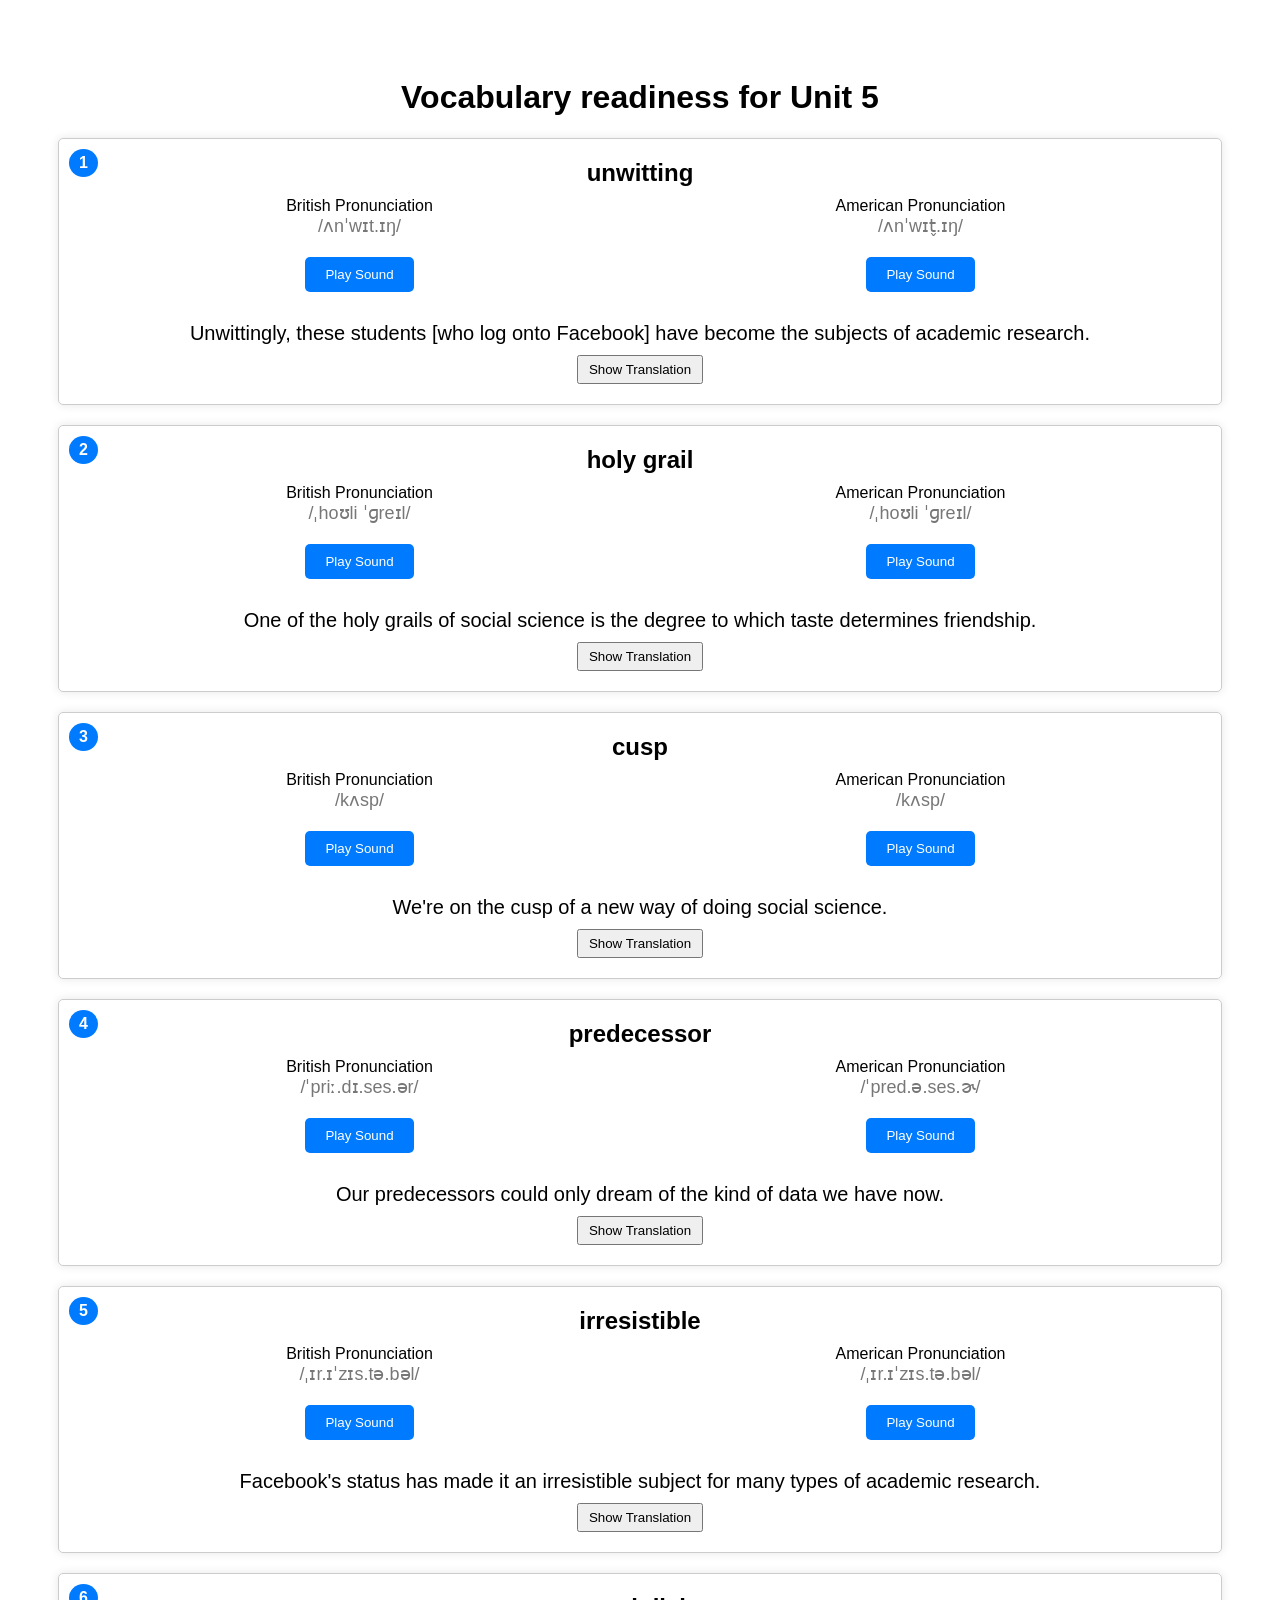
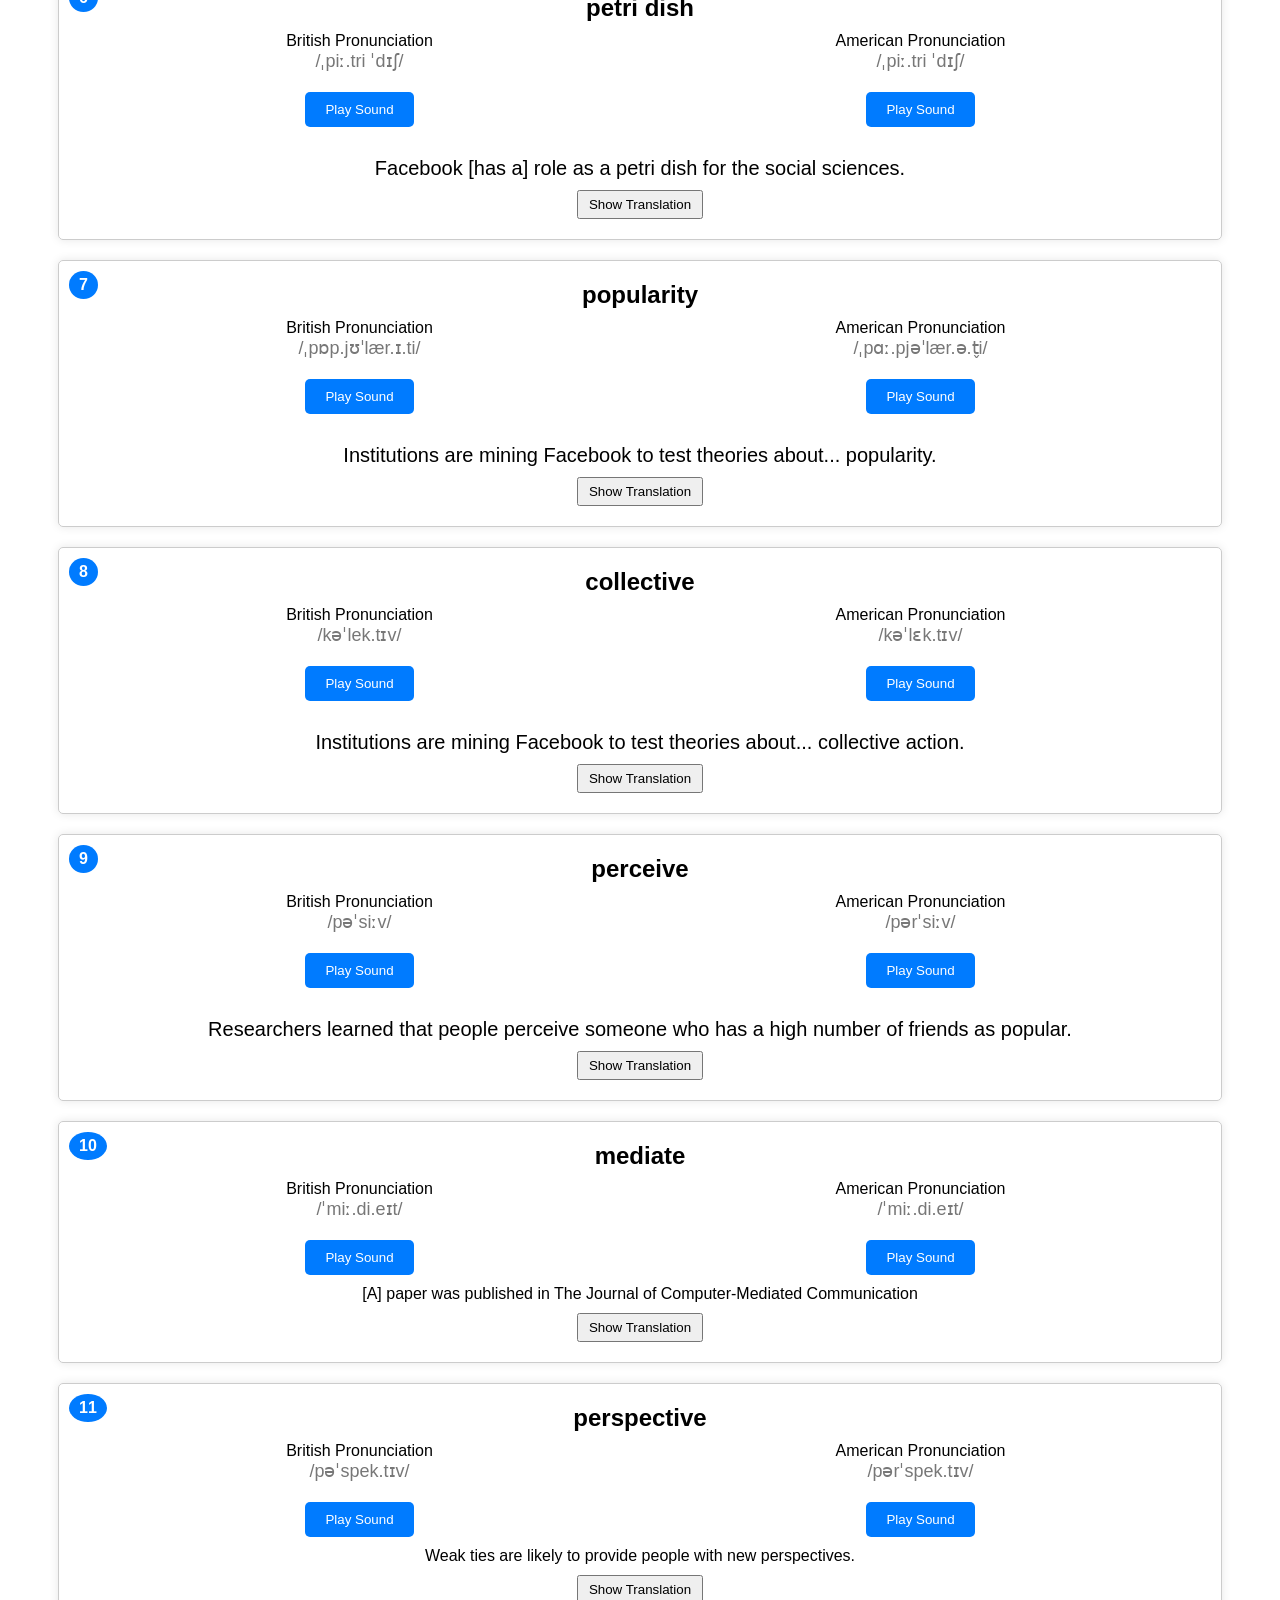
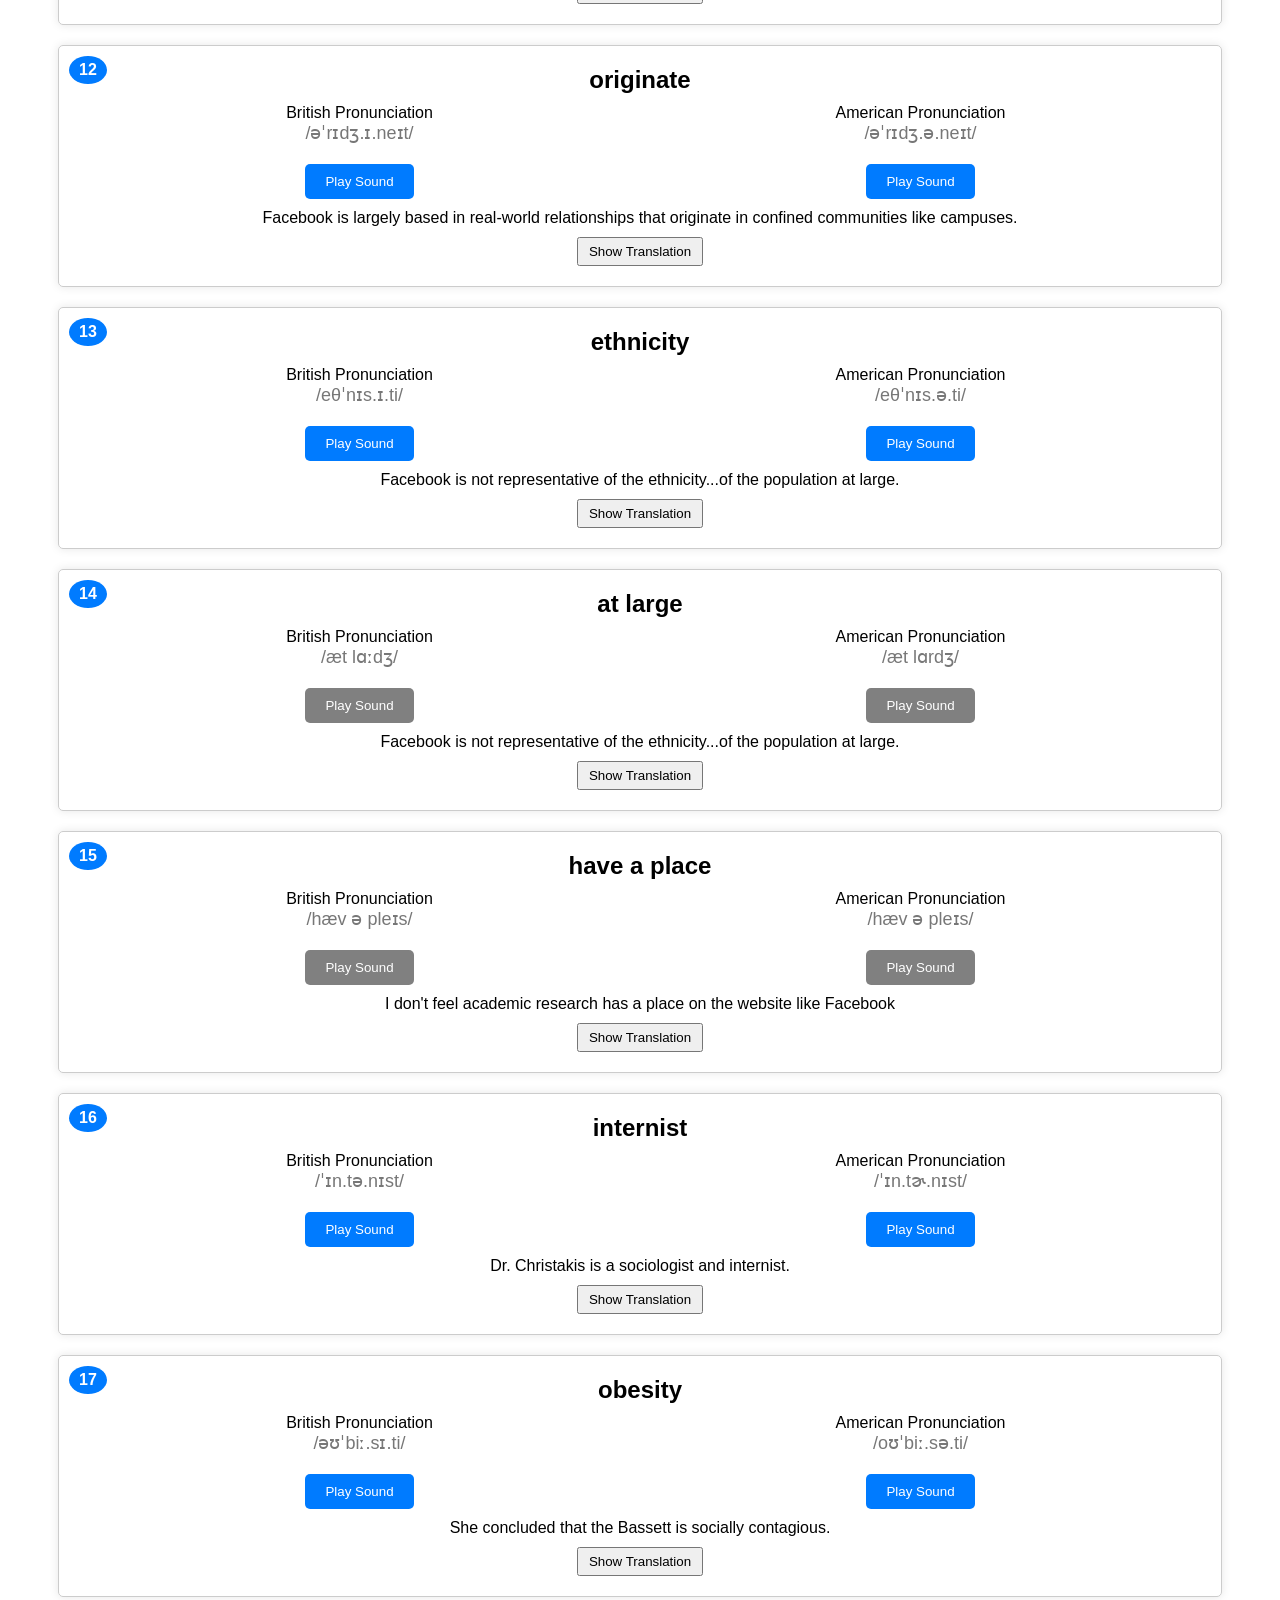
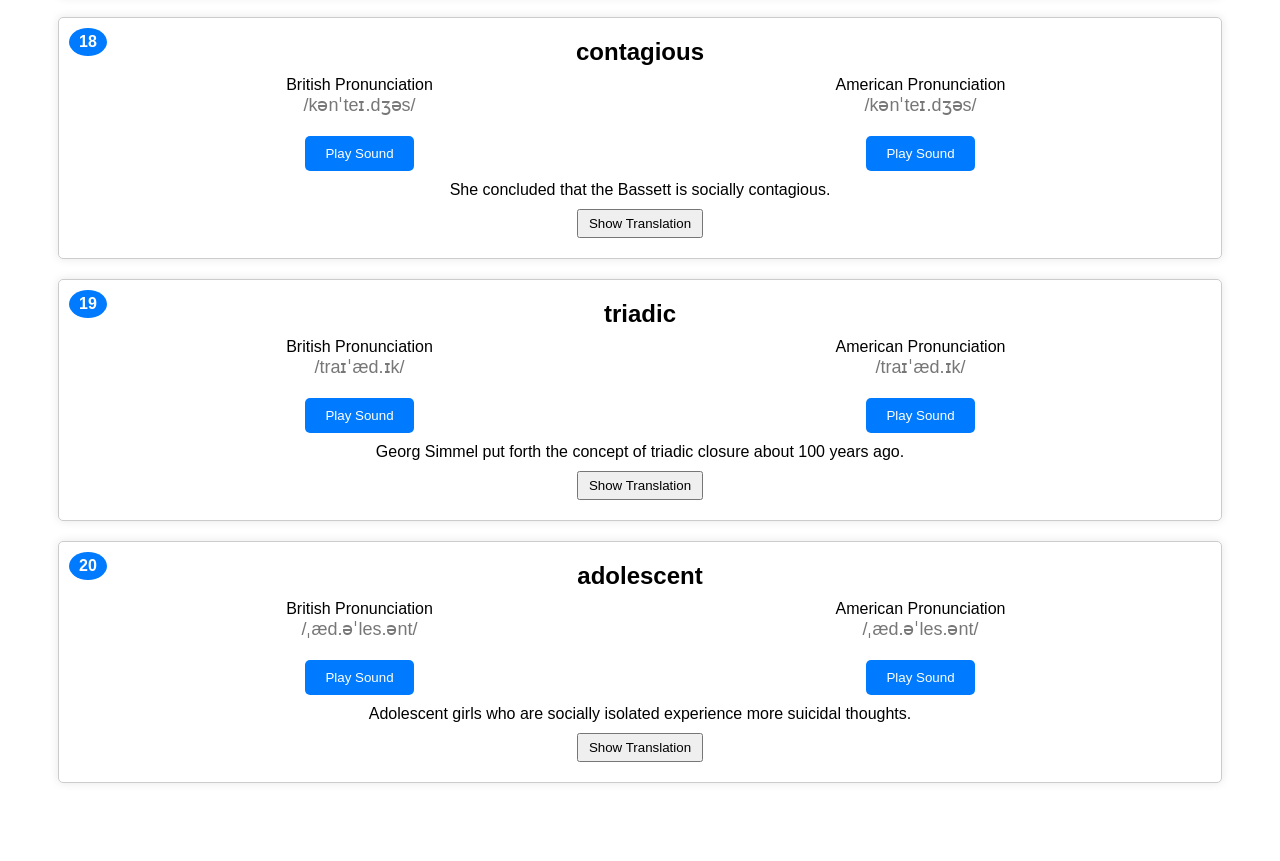
==== docs/UNIT6/unit6.html @ 591c4e6e "update index" ====
<!DOCTYPE html>

<html lang="en">
    <head>
        <meta charset="utf-8" />
        <meta content="width=device-width, initial-scale=1.0" name="viewport" />
        <title>Vocabulary readiness for Unit 5</title>
        <link href="style.css" rel="stylesheet" />
        <style>
.translation-button {
    margin-top: 10px;
    padding: 5px 10px;
    cursor: pointer;
}

.hidden {
    display: none;
}

.translation {
    margin-top: 5px;
    padding: 5px;
    border: 1px solid #ddd;
    background-color: #f9f9f9;
}
</style></head>
    <body>
        <h1>Vocabulary readiness for Unit 5</h1>
        <div class="word-container">
            <div class="word">unwitting</div>
            <div class="pronunciation-container">
                <div class="pronunciation-box">
                    <div class="pronunciation-label">British Pronunciation</div>
                    <div class="pronunciation">/ʌnˈwɪt.ɪŋ/</div>
                    <button class="play-button"
                        onclick="playSound('audioBritish0')">Play Sound</button>
                    <audio id="audioBritish0" src="audio/unwitting_gb.mp3"></audio>
                </div>
                <div class="pronunciation-box">
                    <div class="pronunciation-label">American Pronunciation</div>
                    <div class="pronunciation">/ʌnˈwɪt̬.ɪŋ/</div>
                    <button class="play-button"
                        onclick="playSound('audioAmerican0')">Play Sound</button>
                    <audio id="audioAmerican0" src="audio/unwitting_us.mp3"></audio>
                </div>
            </div>
            <div class="sentence">Unwittingly, these students [who log onto
                Facebook] have become the subjects of academic research.</div>
            <button class="translation-button" onclick="toggleTranslation(this)">Show
                Translation</button><div class="translation hidden">不知情，不知不觉</div></div>
        <div class="word-container">
            <div class="word">holy grail</div>
            <div class="pronunciation-container">
                <div class="pronunciation-box">
                    <div class="pronunciation-label">British Pronunciation</div>
                    <div class="pronunciation">/ˌhoʊli ˈɡreɪl/</div>
                    <button class="play-button"
                        onclick="playSound('audioBritish1')">Play Sound</button>
                    <audio id="audioBritish1" src="audio/holygrail_gb.mp3"></audio>
                </div>
                <div class="pronunciation-box">
                    <div class="pronunciation-label">American Pronunciation</div>
                    <div class="pronunciation">/ˌhoʊli ˈɡreɪl/</div>
                    <button class="play-button"
                        onclick="playSound('audioAmerican1')">Play Sound</button>
                    <audio id="audioAmerican1" src="audio/holygrail_us.mp3"></audio>
                </div>
            </div>
            <div class="sentence">One of the holy grails of social science is
                the degree to which taste determines friendship.</div>
            <button class="translation-button" onclick="toggleTranslation(this)">Show
                Translation</button><div class="translation hidden">圣杯</div></div>
        <div class="word-container">
            <div class="word">cusp</div>
            <div class="pronunciation-container">
                <div class="pronunciation-box">
                    <div class="pronunciation-label">British Pronunciation</div>
                    <div class="pronunciation">/kʌsp/</div>
                    <button class="play-button"
                        onclick="playSound('audioBritish2')">Play Sound</button>
                    <audio id="audioBritish2" src="audio/cusp_gb.mp3"></audio>
                </div>
                <div class="pronunciation-box">
                    <div class="pronunciation-label">American Pronunciation</div>
                    <div class="pronunciation">/kʌsp/</div>
                    <button class="play-button"
                        onclick="playSound('audioAmerican2')">Play Sound</button>
                    <audio id="audioAmerican2" src="audio/cusp_us.mp3"></audio>
                </div>
            </div>
            <div class="sentence">We're on the cusp of a new way of doing social
                science.</div>
            <button class="translation-button" onclick="toggleTranslation(this)">Show
                Translation</button><div class="translation hidden">分界点</div></div>
        <div class="word-container">
            <div class="word">predecessor</div>
            <div class="pronunciation-container">
                <div class="pronunciation-box">
                    <div class="pronunciation-label">British Pronunciation</div>
                    <div class="pronunciation">/ˈpriː.dɪ.ses.ər/</div>
                    <button class="play-button"
                        onclick="playSound('audioBritish3')">Play Sound</button>
                    <audio id="audioBritish3" src="audio/predecessor_gb.mp3"></audio>
                </div>
                <div class="pronunciation-box">
                    <div class="pronunciation-label">American Pronunciation</div>
                    <div class="pronunciation">/ˈpred.ə.ses.ɚ/</div>
                    <button class="play-button"
                        onclick="playSound('audioAmerican3')">Play Sound</button>
                    <audio id="audioAmerican3" src="audio/predecessor_us.mp3"></audio>
                </div>
            </div>
            <div class="sentence">Our predecessors could only dream of the kind
                of data we have now.</div>
            <button class="translation-button" onclick="toggleTranslation(this)">Show
                Translation</button><div class="translation hidden">前辈
                </div></div>
        <div class="word-container">
            <div class="word">irresistible</div>
            <div class="pronunciation-container">
                <div class="pronunciation-box">
                    <div class="pronunciation-label">British Pronunciation</div>
                    <div class="pronunciation">/ˌɪr.ɪˈzɪs.tə.bəl/</div>
                    <button class="play-button"
                        onclick="playSound('audioBritish4')">Play Sound</button>
                    <audio id="audioBritish4" src="audio/irresistible_gb.mp3"></audio>
                </div>
                <div class="pronunciation-box">
                    <div class="pronunciation-label">American Pronunciation</div>
                    <div class="pronunciation">/ˌɪr.ɪˈzɪs.tə.bəl/</div>
                    <button class="play-button"
                        onclick="playSound('audioAmerican4')">Play Sound</button>
                    <audio id="audioAmerican4" src="audio/irresistible_us.mp3"></audio>
                </div>
            </div>
            <div class="sentence">Facebook's status has made it an irresistible
                subject for many types of academic research.</div>
            <button class="translation-button" onclick="toggleTranslation(this)">Show
                Translation</button><div class="translation hidden">不可抵抗的</div></div>
        <div class="word-container">
            <div class="word">petri dish</div>
            <div class="pronunciation-container">
                <div class="pronunciation-box">
                    <div class="pronunciation-label">British Pronunciation</div>
                    <div class="pronunciation">/ˌpiː.tri ˈdɪʃ/</div>
                    <button class="play-button"
                        onclick="playSound('audioBritish5')">Play Sound</button>
                    <audio id="audioBritish5" src="audio/petridish_gb.mp3"></audio>
                </div>
                <div class="pronunciation-box">
                    <div class="pronunciation-label">American Pronunciation</div>
                    <div class="pronunciation">/ˌpiː.tri ˈdɪʃ/</div>
                    <button class="play-button"
                        onclick="playSound('audioAmerican5')">Play Sound</button>
                    <audio id="audioAmerican5" src="audio/petridish_us.mp3"></audio>
                </div>
            </div>
            <div class="sentence">Facebook [has a] role as a petri dish for the
                social sciences.</div>
            <button class="translation-button" onclick="toggleTranslation(this)">Show
                Translation</button><div class="translation hidden">培养皿</div></div>
        <div class="word-container">
            <div class="word">popularity</div>
            <div class="pronunciation-container">
                <div class="pronunciation-box">
                    <div class="pronunciation-label">British Pronunciation</div>
                    <div class="pronunciation">/ˌpɒp.jʊˈlær.ɪ.ti/</div>
                    <button class="play-button"
                        onclick="playSound('audioBritish6')">Play Sound</button>
                    <audio id="audioBritish6" src="audio/popularity_gb.mp3"></audio>
                </div>
                <div class="pronunciation-box">
                    <div class="pronunciation-label">American Pronunciation</div>
                    <div class="pronunciation">/ˌpɑː.pjəˈlær.ə.t̬i/</div>
                    <button class="play-button"
                        onclick="playSound('audioAmerican6')">Play Sound</button>
                    <audio id="audioAmerican6" src="audio/popularity_us.mp3"></audio>
                </div>
            </div>
            <div class="sentence">Institutions are mining Facebook to test
                theories about... popularity.</div>
            <button class="translation-button" onclick="toggleTranslation(this)">Show
                Translation</button><div class="translation hidden">欢迎度</div></div>
        <div class="word-container">
            <div class="word">collective</div>
            <div class="pronunciation-container">
                <div class="pronunciation-box">
                    <div class="pronunciation-label">British Pronunciation</div>
                    <div class="pronunciation">/kəˈlek.tɪv/</div>
                    <button class="play-button"
                        onclick="playSound('audioBritish7')">Play Sound</button>
                    <audio id="audioBritish7" src="audio/collective_gb.mp3"></audio>
                </div>
                <div class="pronunciation-box">
                    <div class="pronunciation-label">American Pronunciation</div>
                    <div class="pronunciation">/kəˈlɛk.tɪv/</div>
                    <button class="play-button"
                        onclick="playSound('audioAmerican7')">Play Sound</button>
                    <audio id="audioAmerican7" src="audio/collective_us.mp3"></audio>
                </div>
            </div>
            <div class="sentence">Institutions are mining Facebook to test
                theories about... collective action.</div>
            <button class="translation-button" onclick="toggleTranslation(this)">Show
                Translation</button><div class="translation hidden">集体的</div></div>
        <div class="word-container">
            <div class="word">perceive</div>
            <div class="pronunciation-container">
                <div class="pronunciation-box">
                    <div class="pronunciation-label">British Pronunciation</div>
                    <div class="pronunciation">/pəˈsiːv/</div>
                    <button class="play-button"
                        onclick="playSound('audioBritish8')">Play Sound</button>
                    <audio id="audioBritish8" src="audio/perceive_gb.mp3"></audio>
                </div>
                <div class="pronunciation-box">
                    <div class="pronunciation-label">American Pronunciation</div>
                    <div class="pronunciation">/pərˈsiːv/</div>
                    <button class="play-button"
                        onclick="playSound('audioAmerican8')">Play Sound</button>
                    <audio id="audioAmerican8" src="audio/perceive_us.mp3"></audio>
                </div>
            </div>
            <div class="sentence">Researchers learned that people perceive
                someone who has a high number of friends as popular.</div>
            <button class="translation-button" onclick="toggleTranslation(this)">Show
                Translation</button><div class="translation hidden">认为</div></div>

                <div class="word-container">
                    <div class="word">mediate</div>
                    <div class="pronunciation-container">
                        <div class="pronunciation-box">
                            <div class="pronunciation-label">British Pronunciation</div>
                            <div class="pronunciation">/ˈmiː.di.eɪt/</div>
                            <button class="play-button" onclick="playSound('audioMediateGb')">Play Sound</button>
                            <audio id="audioMediateGb" src="audio/mediate_gb.mp3"></audio>
                        </div>
                        <div class="pronunciation-box">
                            <div class="pronunciation-label">American Pronunciation</div>
                            <div class="pronunciation">/ˈmiː.di.eɪt/</div>
                            <button class="play-button" onclick="playSound('audioMediateUs')">Play Sound</button>
                            <audio id="audioMediateUs" src="audio/mediate_us.mp3"></audio>
                        </div>
                    </div>
                    <div class="example-sentence">[A] paper was published in The Journal of Computer-Mediated Communication</div>
                    <button class="translation-button" onclick="toggleTranslation(this)">Show Translation</button>
                    <div class="translation hidden">借由，经过</div>
                </div>
                
                <div class="word-container">
                    <div class="word">perspective</div>
                    <div class="pronunciation-container">
                        <div class="pronunciation-box">
                            <div class="pronunciation-label">British Pronunciation</div>
                            <div class="pronunciation">/pəˈspek.tɪv/</div>
                            <button class="play-button" onclick="playSound('audioPerspectiveGb')">Play Sound</button>
                            <audio id="audioPerspectiveGb" src="audio/perspective_gb.mp3"></audio>
                        </div>
                        <div class="pronunciation-box">
                            <div class="pronunciation-label">American Pronunciation</div>
                            <div class="pronunciation">/pərˈspek.tɪv/</div>
                            <button class="play-button" onclick="playSound('audioPerspectiveUs')">Play Sound</button>
                            <audio id="audioPerspectiveUs" src="audio/perspective_us.mp3"></audio>
                        </div>
                    </div>
                    <div class="example-sentence">Weak ties are likely to provide people with new perspectives.</div>
                    <button class="translation-button" onclick="toggleTranslation(this)">Show Translation</button>
                    <div class="translation hidden">观点</div>
                </div>
                <div class="word-container">
                    <div class="word">originate</div>
                    <div class="pronunciation-container">
                        <div class="pronunciation-box">
                            <div class="pronunciation-label">British Pronunciation</div>
                            <div class="pronunciation">/əˈrɪdʒ.ɪ.neɪt/</div>
                            <button class="play-button" onclick="playSound('audioOriginateGb')">Play Sound</button>
                            <audio id="audioOriginateGb" src="audio/originate_gb.mp3"></audio>
                        </div>
                        <div class="pronunciation-box">
                            <div class="pronunciation-label">American Pronunciation</div>
                            <div class="pronunciation">/əˈrɪdʒ.ə.neɪt/</div>
                            <button class="play-button" onclick="playSound('audioOriginateUs')">Play Sound</button>
                            <audio id="audioOriginateUs" src="audio/originate_us.mp3"></audio>
                        </div>
                    </div>
                    <div class="example-sentence">Facebook is largely based in real-world relationships that originate in confined communities like campuses.</div>
                    <button class="translation-button" onclick="toggleTranslation(this)">Show Translation</button>
                    <div class="translation hidden">起源于</div>
                </div>
                <div class="word-container">
                    <div class="word">ethnicity</div>
                    <div class="pronunciation-container">
                        <div class="pronunciation-box">
                            <div class="pronunciation-label">British Pronunciation</div>
                            <div class="pronunciation">/eθˈnɪs.ɪ.ti/</div>
                            <button class="play-button" onclick="playSound('audioEthnicityGb')">Play Sound</button>
                            <audio id="audioEthnicityGb" src="audio/ethnicity_gb.mp3"></audio>
                        </div>
                        <div class="pronunciation-box">
                            <div class="pronunciation-label">American Pronunciation</div>
                            <div class="pronunciation">/eθˈnɪs.ə.ti/</div>
                            <button class="play-button" onclick="playSound('audioEthnicityUs')">Play Sound</button>
                            <audio id="audioEthnicityUs" src="audio/ethnicity_us.mp3"></audio>
                        </div>
                    </div>
                    <div class="example-sentence">Facebook is not representative of the ethnicity...of the population at large.</div>
                    <button class="translation-button" onclick="toggleTranslation(this)">Show Translation</button>
                    <div class="translation hidden">种族，民族</div>
                </div>
                <div class="word-container">
                    <div class="word">at large</div>
                    <div class="pronunciation-container">
                        <div class="pronunciation-box">
                            <div class="pronunciation-label">British Pronunciation</div>
                            <div class="pronunciation">/æt lɑːdʒ/</div>
                            <button class="play-button" onclick="playSound('audioAt_largeGb')" disabled>Play Sound</button>
                            <audio id="audioAt_largeGb" src="audio/at large_gb.mp3"></audio>
                        </div>
                        <div class="pronunciation-box">
                            <div class="pronunciation-label">American Pronunciation</div>
                            <div class="pronunciation">/æt lɑrdʒ/</div>
                            <button class="play-button" onclick="playSound('audioAt_largeUs')" disabled>Play Sound</button>
                            <audio id="audioAt_largeUs" src="audio/at large_us.mp3"></audio>
                        </div>
                    </div>
                    <div class="example-sentence">Facebook is not representative of the ethnicity...of the population at large.</div>
                    <button class="translation-button" onclick="toggleTranslation(this)">Show Translation</button>
                    <div class="translation hidden">整体</div>
                </div>
                <div class="word-container">
                    <div class="word">have a place</div>
                    <div class="pronunciation-container">
                        <div class="pronunciation-box">
                            <div class="pronunciation-label">British Pronunciation</div>
                            <div class="pronunciation">/hæv ə pleɪs/</div>
                            <button class="play-button" onclick="playSound('audioHave_a_placeGb')" disabled>Play Sound</button>
                            <audio id="audioHave_a_placeGb" src="audio/have a place_gb.mp3"></audio>
                        </div>
                        <div class="pronunciation-box">
                            <div class="pronunciation-label">American Pronunciation</div>
                            <div class="pronunciation">/hæv ə pleɪs/</div>
                            <button class="play-button" onclick="playSound('audioHave_a_placeUs')" disabled>Play Sound</button>
                            <audio id="audioHave_a_placeUs" src="audio/have a place_us.mp3"></audio>
                        </div>
                    </div>
                    <div class="example-sentence">I don't feel academic research has a place on the website like Facebook</div>
                    <button class="translation-button" onclick="toggleTranslation(this)">Show Translation</button>
                    <div class="translation hidden">有一席之地</div>
                </div>
                <div class="word-container">
                    <div class="word">internist</div>
                    <div class="pronunciation-container">
                        <div class="pronunciation-box">
                            <div class="pronunciation-label">British Pronunciation</div>
                            <div class="pronunciation">/ˈɪn.tə.nɪst/</div>
                            <button class="play-button" onclick="playSound('audioInternistGb')">Play Sound</button>
                            <audio id="audioInternistGb" src="audio/internist_gb.mp3"></audio>
                        </div>
                        <div class="pronunciation-box">
                            <div class="pronunciation-label">American Pronunciation</div>
                            <div class="pronunciation">/ˈɪn.tɚ.nɪst/</div>
                            <button class="play-button" onclick="playSound('audioInternistUs')">Play Sound</button>
                            <audio id="audioInternistUs" src="audio/internist_us.mp3"></audio>
                        </div>
                    </div>
                    <div class="example-sentence">Dr. Christakis is a sociologist and internist.</div>
                    <button class="translation-button" onclick="toggleTranslation(this)">Show Translation</button>
                    <div class="translation hidden">内科医生</div>
                </div>
                <div class="word-container">
                    <div class="word">obesity</div>
                    <div class="pronunciation-container">
                        <div class="pronunciation-box">
                            <div class="pronunciation-label">British Pronunciation</div>
                            <div class="pronunciation">/əʊˈbiː.sɪ.ti/</div>
                            <button class="play-button" onclick="playSound('audioObesityGb')">Play Sound</button>
                            <audio id="audioObesityGb" src="audio/obesity_gb.mp3"></audio>
                        </div>
                        <div class="pronunciation-box">
                            <div class="pronunciation-label">American Pronunciation</div>
                            <div class="pronunciation">/oʊˈbiː.sə.ti/</div>
                            <button class="play-button" onclick="playSound('audioObesityUs')">Play Sound</button>
                            <audio id="audioObesityUs" src="audio/obesity_us.mp3"></audio>
                        </div>
                    </div>
                    <div class="example-sentence"> She concluded that the Bassett is socially contagious.</div>
                    <button class="translation-button" onclick="toggleTranslation(this)">Show Translation</button>
                    <div class="translation hidden">肥胖症</div>
                </div>
                <div class="word-container">
                    <div class="word">contagious</div>
                    <div class="pronunciation-container">
                        <div class="pronunciation-box">
                            <div class="pronunciation-label">British Pronunciation</div>
                            <div class="pronunciation">/kənˈteɪ.dʒəs/</div>
                            <button class="play-button" onclick="playSound('audioContagiousGb')">Play Sound</button>
                            <audio id="audioContagiousGb" src="audio/contagious_gb.mp3"></audio>
                        </div>
                        <div class="pronunciation-box">
                            <div class="pronunciation-label">American Pronunciation</div>
                            <div class="pronunciation">/kənˈteɪ.dʒəs/</div>
                            <button class="play-button" onclick="playSound('audioContagiousUs')">Play Sound</button>
                            <audio id="audioContagiousUs" src="audio/contagious_us.mp3"></audio>
                        </div>
                    </div>
                    <div class="example-sentence">She concluded that the Bassett is socially contagious.</div>
                    <button class="translation-button" onclick="toggleTranslation(this)">Show Translation</button>
                    <div class="translation hidden">传染的</div>
                </div>
                <div class="word-container">
                    <div class="word">triadic</div>
                    <div class="pronunciation-container">
                        <div class="pronunciation-box">
                            <div class="pronunciation-label">British Pronunciation</div>
                            <div class="pronunciation">/traɪˈæd.ɪk/</div>
                            <button class="play-button" onclick="playSound('audioTriadicGb')">Play Sound</button>
                            <audio id="audioTriadicGb" src="audio/triadic_gb.mp3"></audio>
                        </div>
                        <div class="pronunciation-box">
                            <div class="pronunciation-label">American Pronunciation</div>
                            <div class="pronunciation">/traɪˈæd.ɪk/</div>
                            <button class="play-button" onclick="playSound('audioTriadicUs')">Play Sound</button>
                            <audio id="audioTriadicUs" src="audio/triadic_us.mp3"></audio>
                        </div>
                    </div>
                    <div class="example-sentence">Georg Simmel put forth the concept of triadic closure about 100 years ago.</div>
                    <button class="translation-button" onclick="toggleTranslation(this)">Show Translation</button>
                    <div class="translation hidden">三角（闭合）</div>
                </div>
                <div class="word-container">
                    <div class="word">adolescent</div>
                    <div class="pronunciation-container">
                        <div class="pronunciation-box">
                            <div class="pronunciation-label">British Pronunciation</div>
                            <div class="pronunciation">/ˌæd.əˈles.ənt/</div>
                            <button class="play-button" onclick="playSound('audioAdolescentGb')">Play Sound</button>
                            <audio id="audioAdolescentGb" src="audio/adolescent_gb.mp3"></audio>
                        </div>
                        <div class="pronunciation-box">
                            <div class="pronunciation-label">American Pronunciation</div>
                            <div class="pronunciation">/ˌæd.əˈles.ənt/</div>
                            <button class="play-button" onclick="playSound('audioAdolescentUs')">Play Sound</button>
                            <audio id="audioAdolescentUs" src="audio/adolescent_us.mp3"></audio>
                        </div>
                    </div>
                    <div class="example-sentence"> Adolescent girls who are socially isolated experience more suicidal thoughts.</div>
                    <button class="translation-button" onclick="toggleTranslation(this)">Show Translation</button>
                    <div class="translation hidden">青少年的</div>
                </div>
                                                                                    


            
            

       
        <script>
    function playSound(audioId) {
        const audio = document.getElementById(audioId);
        audio.play();
    }
</script>
        <script>
function toggleTranslation(button) {
    var translationDiv = button.nextElementSibling;
    if (translationDiv.classList.contains('hidden')) {
        translationDiv.classList.remove('hidden');
        button.textContent = "Hide Translation";
    } else {
        translationDiv.classList.add('hidden');
        button.textContent = "Show Translation";
    }
}
</script>

</body>
</html>
---- docs/UNIT6/style.css ----
body {
            font-family: Arial, sans-serif;
            padding: 50px;
            text-align: center;
            counter-reset: wordCounter; /* Initialize the counter here */
        }
        .word-container {
            position: relative; /* Added to position the number */
            border: 1px solid #ccc;
            padding: 20px;
            margin: 20px 0;
            border-radius: 5px;
            box-shadow: 0 0 10px rgba(0,0,0,0.1);
            display: flex;
            flex-direction: column;
            align-items: center;
        }
        .word-container::before {
            content: counter(wordCounter); /* Use CSS counter */
            counter-increment: wordCounter; /* Increment the counter */
            position: absolute;
            top: 10px;
            left: 10px;
            background-color: #007BFF;
            color: #FFF;
            padding: 5px 10px;
            border-radius: 50%;
            font-weight: bold;
        }
        .pronunciation-container {
            display: flex;
            justify-content: space-between;
            width: 100%;
        }
        .pronunciation-box {
            flex: 1;
            padding: 10px 5px;
            text-align: center;
        }
        .word {
            font-size: 24px;
            font-weight: bold;
        }
        .pronunciation {
            font-size: 18px;
            color: #777;
        }
        .sentence {
            font-size: 20px;
            margin-top: 20px;
        }
        .play-button {
            margin-top: 20px;
            padding: 10px 20px;
            border: none;
            border-radius: 5px;
            background-color: #007BFF;
            color: #FFF;
            cursor: pointer;
        }
        .play-button:disabled {
            background-color: #808080; /* Grey background */
            color: #ffffff; /* White text */
            cursor: not-allowed; /* Shows a 'not allowed' cursor on hover */
        }
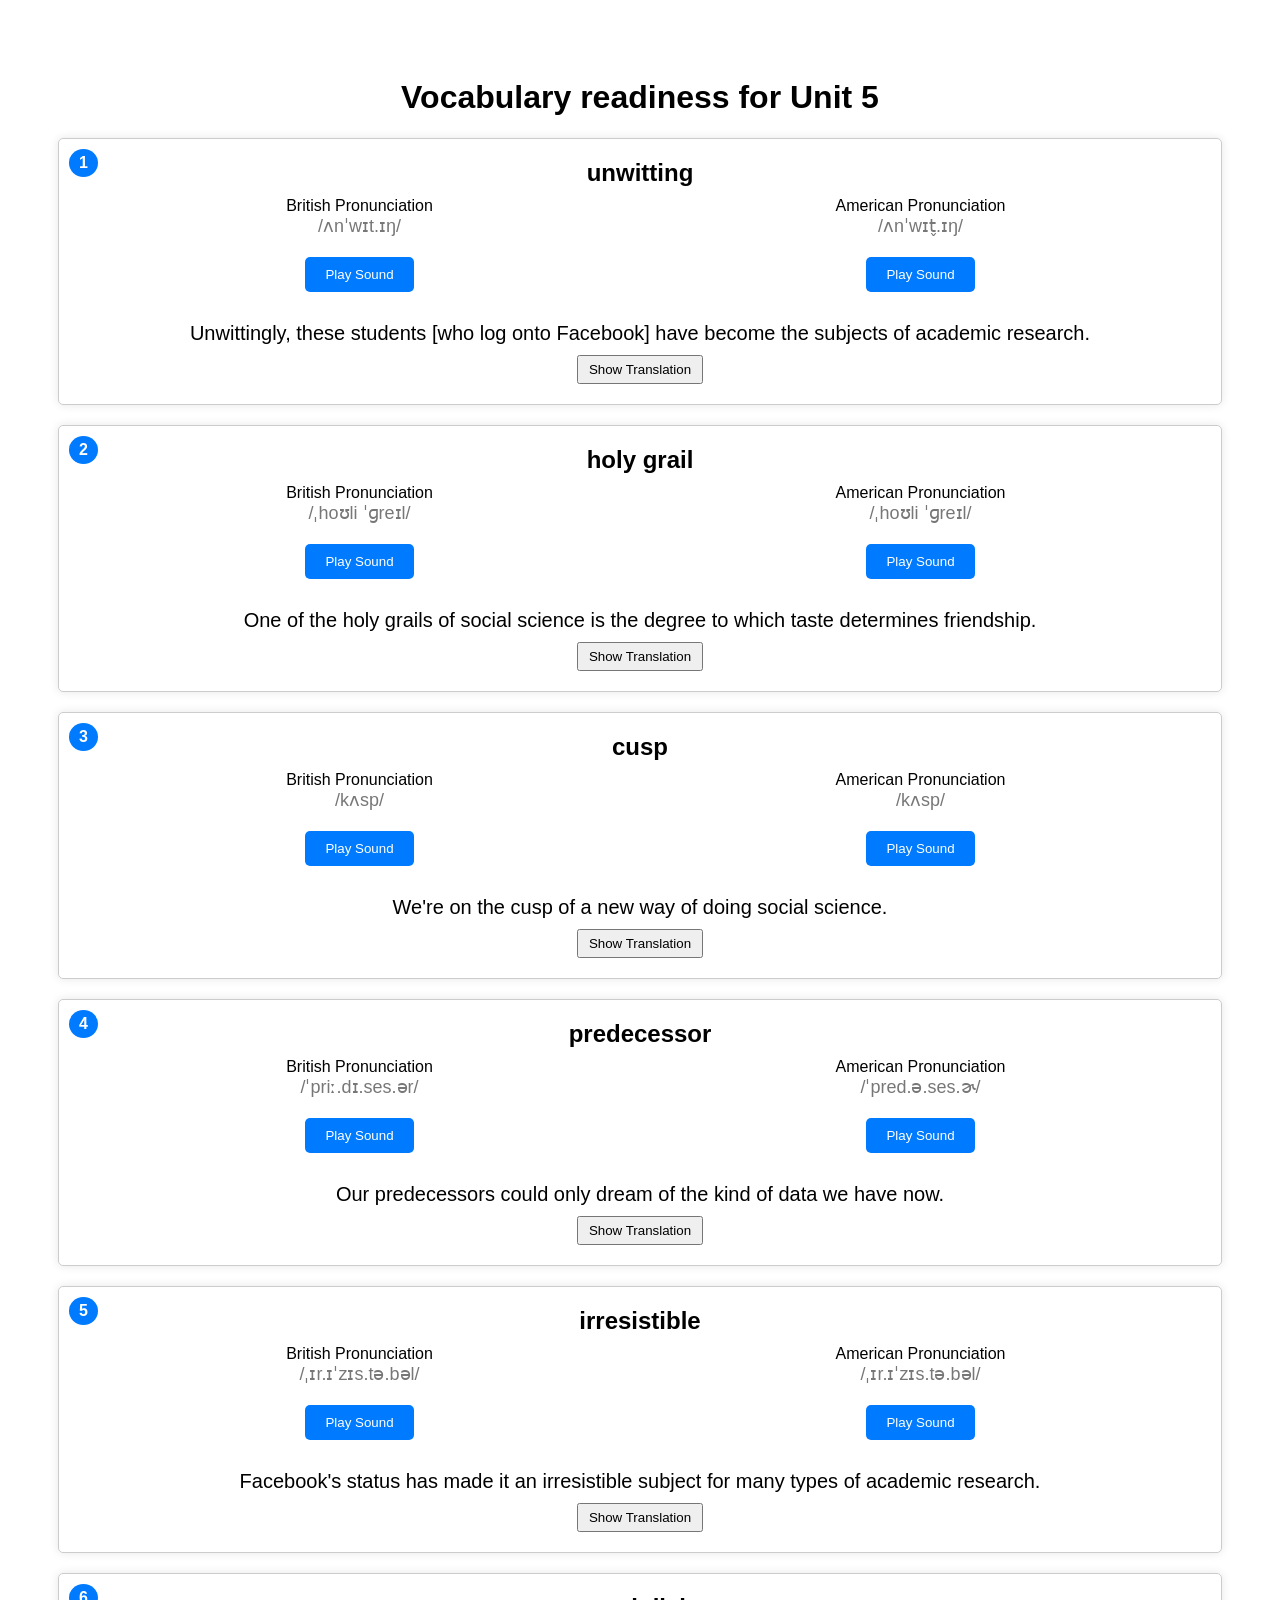
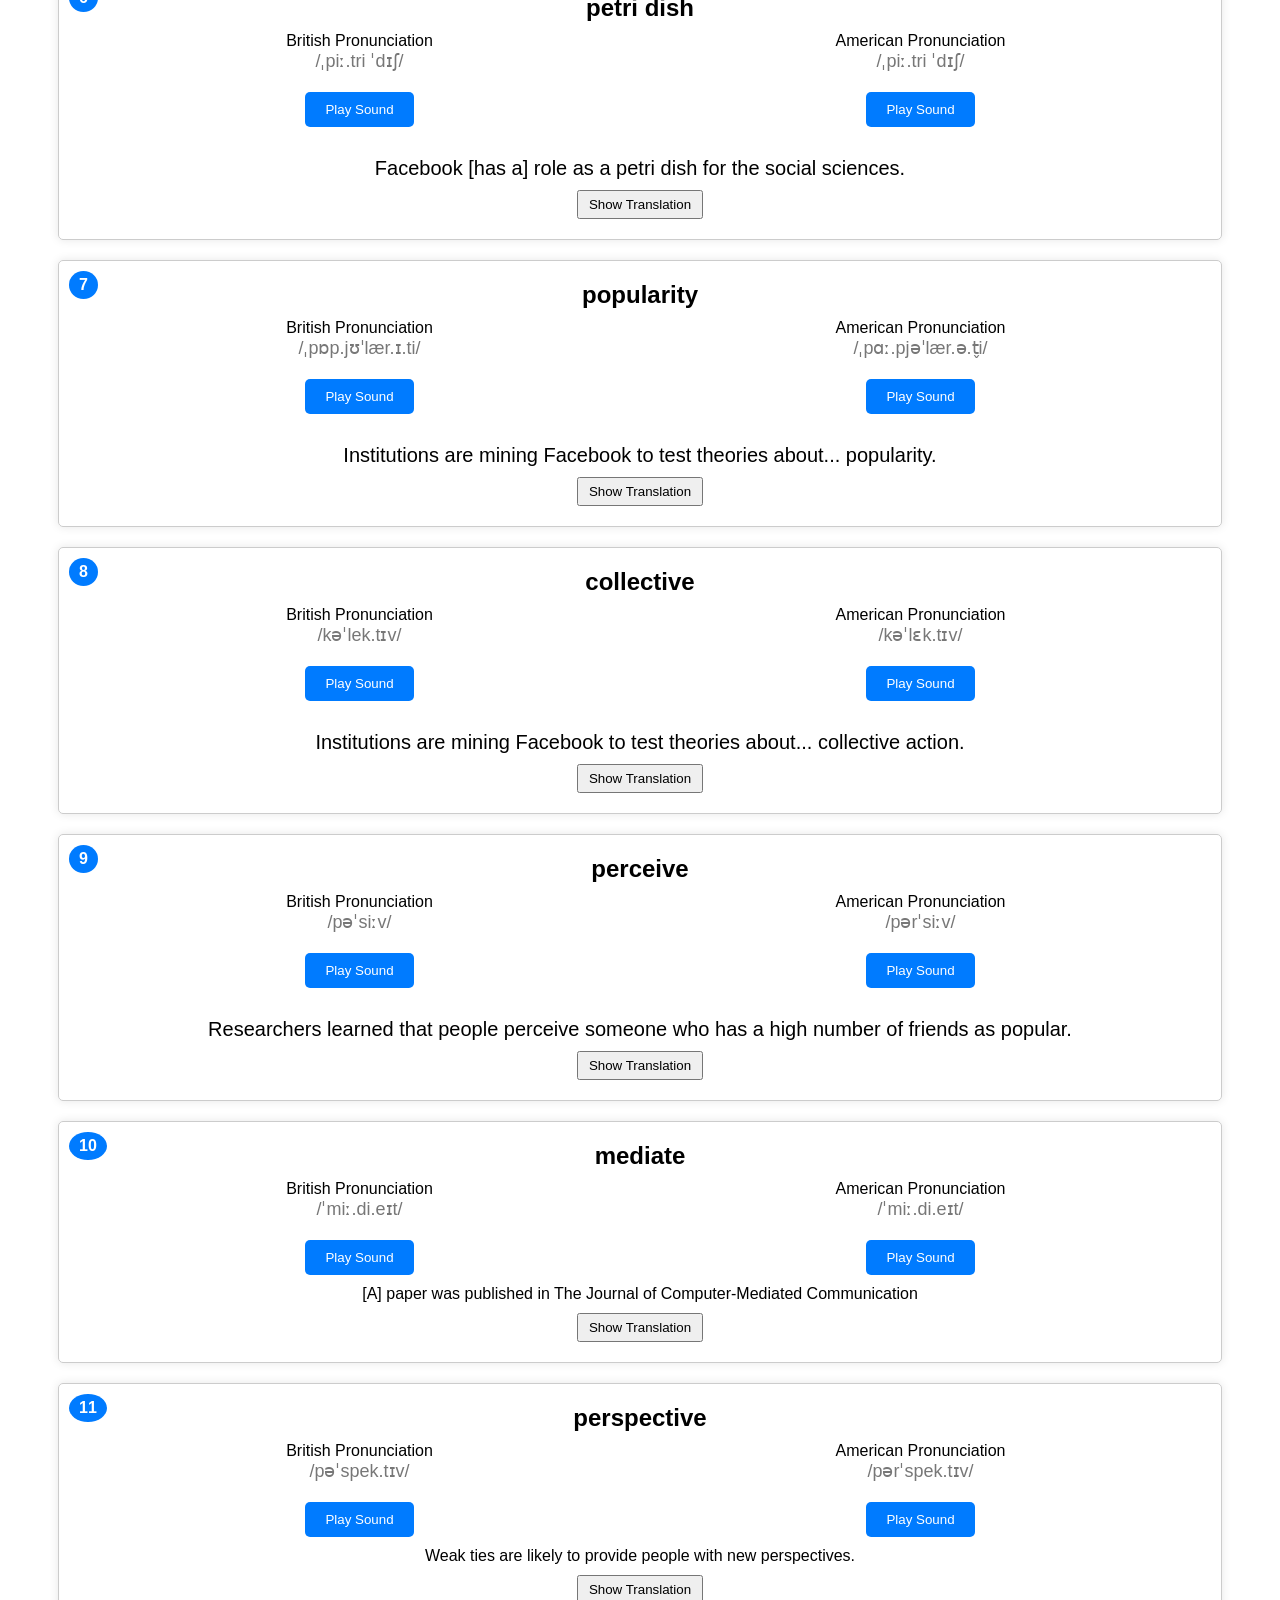
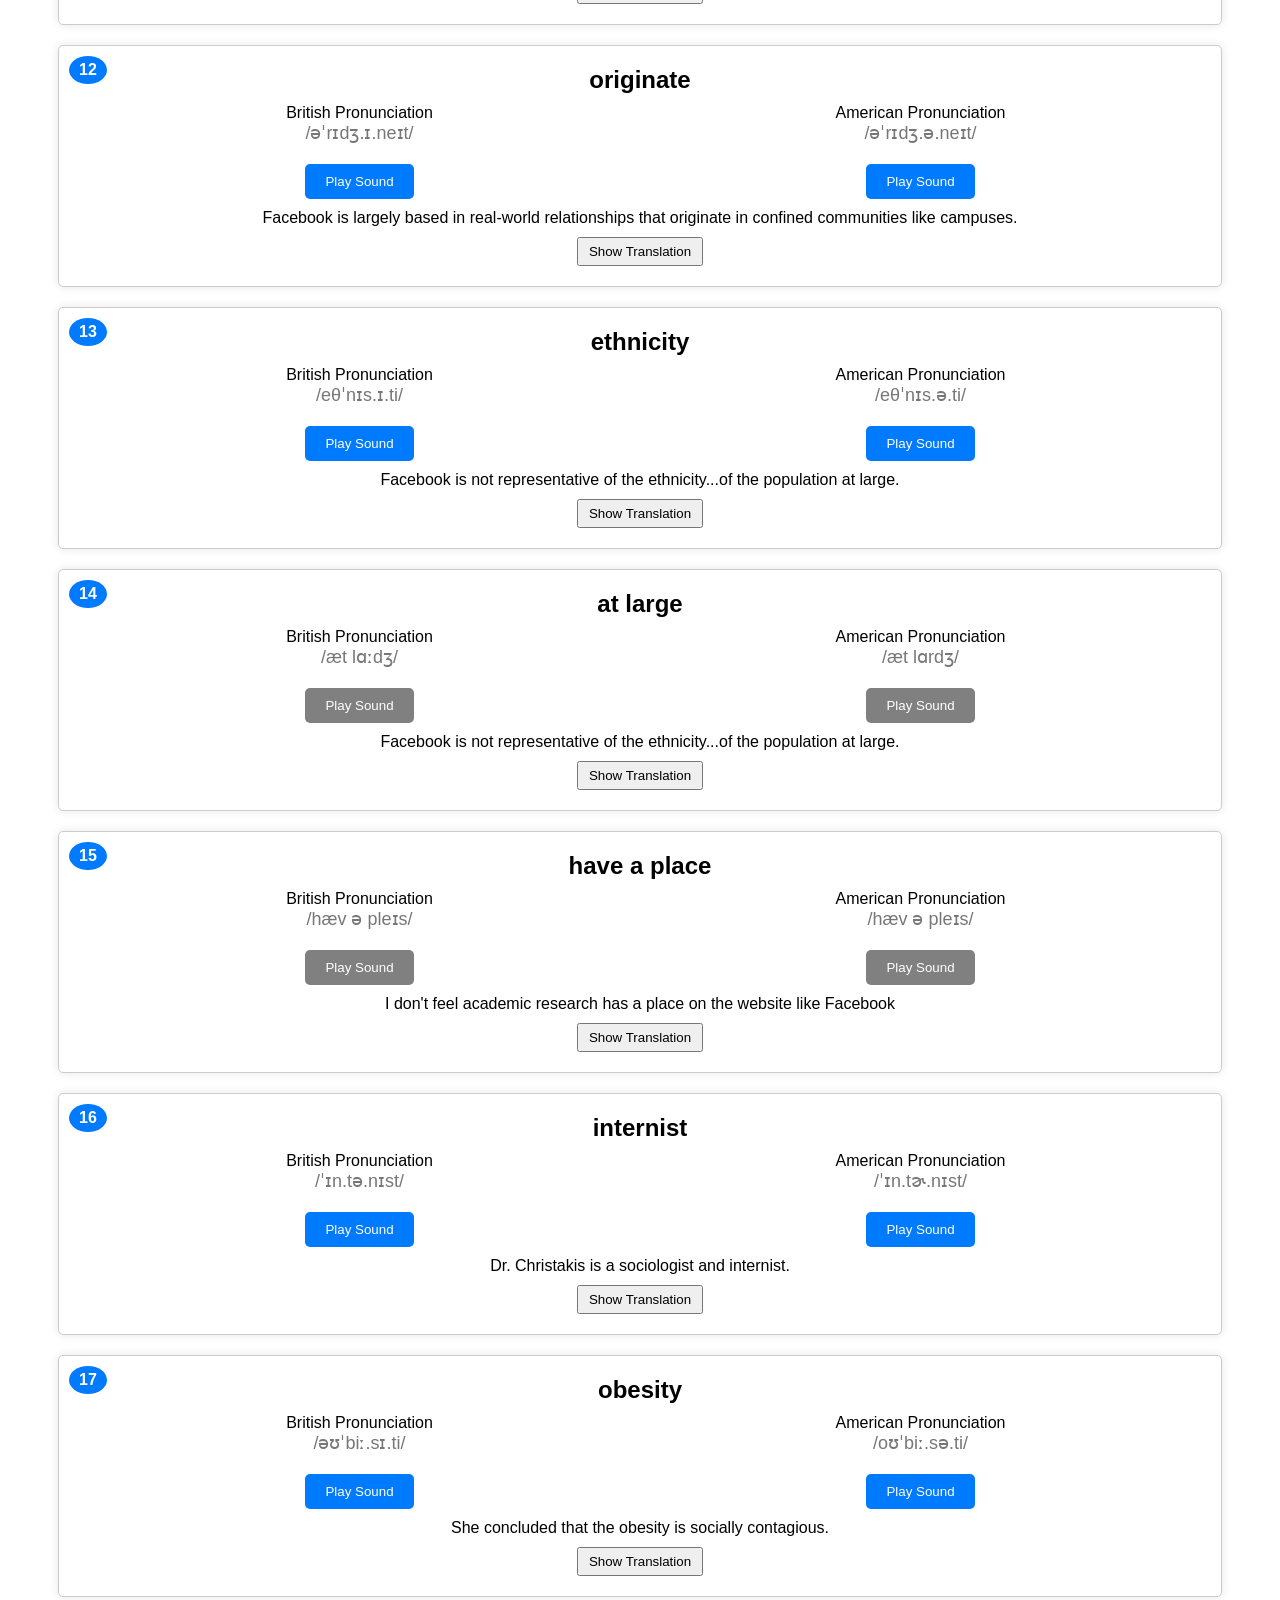
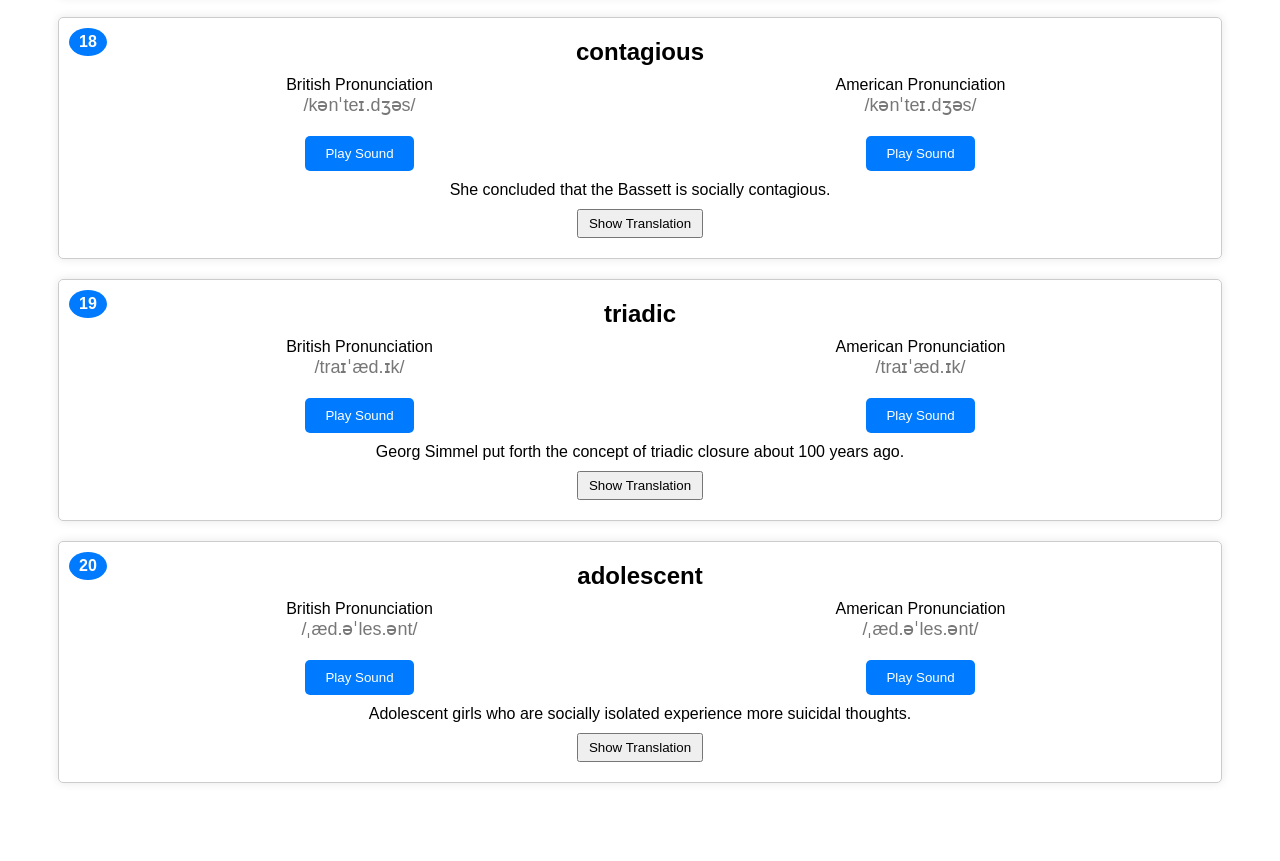
==== commit fa08038b: "update unit6" ====
--- a/docs/UNIT6/unit6.html
+++ b/docs/UNIT6/unit6.html
@@ -383,7 +383,7 @@
                             <audio id="audioObesityUs" src="audio/obesity_us.mp3"></audio>
                         </div>
                     </div>
-                    <div class="example-sentence"> She concluded that the Bassett is socially contagious.</div>
+                    <div class="example-sentence"> She concluded that the obesity is socially contagious.</div>
                     <button class="translation-button" onclick="toggleTranslation(this)">Show Translation</button>
                     <div class="translation hidden">肥胖症</div>
                 </div>
@@ -425,7 +425,7 @@
                     </div>
                     <div class="example-sentence">Georg Simmel put forth the concept of triadic closure about 100 years ago.</div>
                     <button class="translation-button" onclick="toggleTranslation(this)">Show Translation</button>
-                    <div class="translation hidden">三角（闭合）</div>
+                    <div class="translation hidden">三元闭合（简单来说，如果两个人有一个共同的朋友，他们之间就有较大的可能性成为朋友。）</div>
                 </div>
                 <div class="word-container">
                     <div class="word">adolescent</div>
